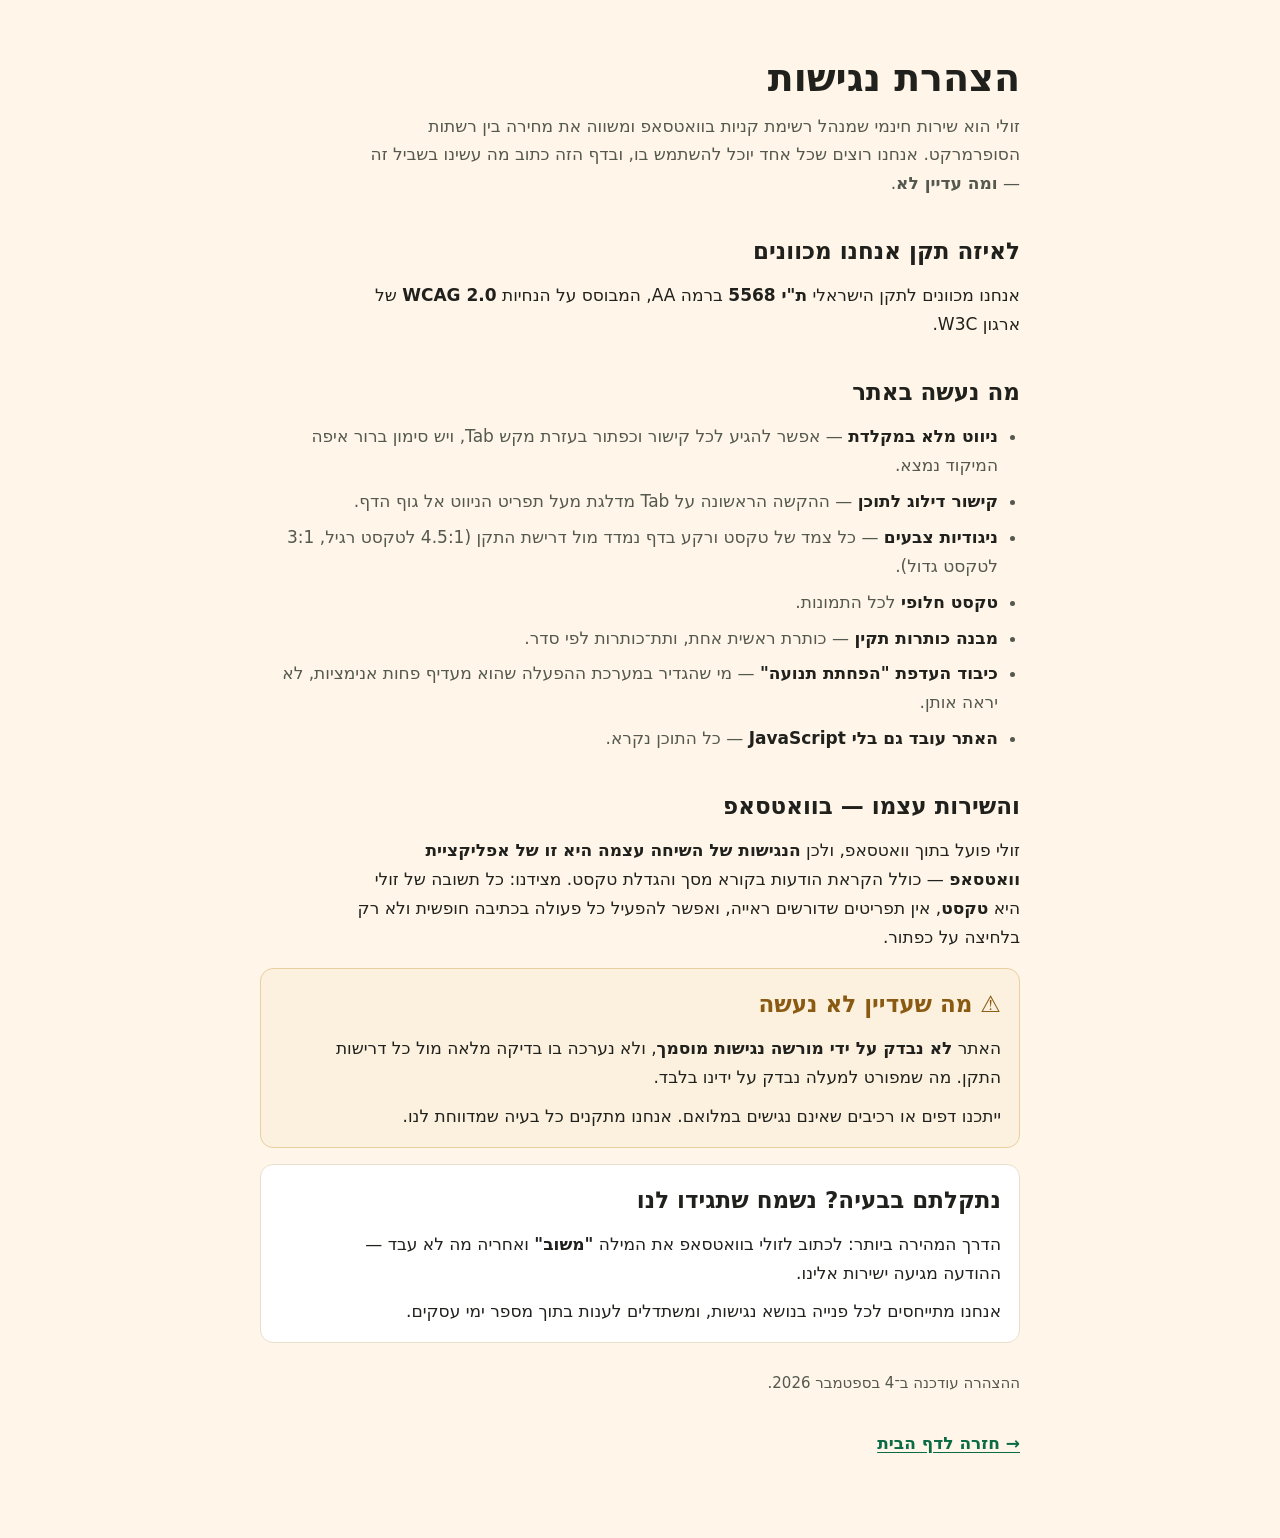
==== accessibility.html @ 1d2ba532 "עדכון הדפים" ====
<!doctype html>
<html lang="he" dir="rtl">
<head>
<meta charset="utf-8">
<meta name="viewport" content="width=device-width, initial-scale=1">
<title>הצהרת נגישות — זולי</title>
<meta name="description" content="הצהרת הנגישות של זולי: מה נעשה כדי שהאתר יהיה נגיש, מה עדיין לא, ואיך לפנות אלינו.">
<meta name="theme-color" content="#FFF6E9">
<meta name="robots" content="index,follow">
<style>
/* ⚠️ **דף עצמאי, בכוונה.** הצהרת נגישות חייבת להיפתח גם כשגיליון
   סגנון חיצוני לא נטען — היא הדף שמישהו מגיע אליו **כי משהו לא
   עובד לו**. */
:root{
  --ink:#20211D; --ink-2:#54584E; --paper:#FFF6E9; --card:#FFFFFF;
  --line:#E7DFCE; --green:#0B6B45; --green-bg:#E6F1EA;
  --amber:#8A5A12; --amber-bg:#FBF1DE; --amber-line:#E7CFA0;
}
@media (prefers-color-scheme: dark){
  :root:not([data-theme="light"]){
    --ink:#EDEAE2; --ink-2:#ADB3A7; --paper:#14150F; --card:#1D1F18;
    --line:#2E3128; --green:#5CD49B; --green-bg:#12271D;
    --amber:#DFA85C; --amber-bg:#2A2013; --amber-line:#4A3A1E;
  }
}
:root[data-theme="dark"]{
  --ink:#EDEAE2; --ink-2:#ADB3A7; --paper:#14150F; --card:#1D1F18;
  --line:#2E3128; --green:#5CD49B; --green-bg:#12271D;
  --amber:#DFA85C; --amber-bg:#2A2013; --amber-line:#4A3A1E;
}
*{box-sizing:border-box}
body{
  margin:0; background:var(--paper); color:var(--ink);
  font-family:"Assistant",system-ui,"Segoe UI",Arial,sans-serif;
  direction:rtl; text-align:right; line-height:1.7; font-size:17px;
  padding:clamp(20px,5vw,56px) 18px 80px;
}
.wrap{max-width:760px; margin:0 auto}
h1{font-size:clamp(26px,5vw,38px); margin:0 0 6px; line-height:1.2; text-wrap:balance}
h2{font-size:clamp(19px,3vw,23px); margin:34px 0 4px; text-wrap:balance}
p{margin:10px 0 0; max-width:62ch}
.sub{color:var(--ink-2); margin-top:10px}
ul{margin:10px 0 0; padding:0 22px 0 0; color:var(--ink-2)}
li{margin:7px 0}
li b{color:var(--ink)}
.box{background:var(--card); border:1px solid var(--line); border-radius:13px;
  padding:16px 18px; margin-top:16px}
.box.warn{background:var(--amber-bg); border-color:var(--amber-line)}
.box.warn h2{color:var(--amber); margin-top:0}
.box h2{margin-top:0}
a{color:var(--green); text-underline-offset:3px}
a:focus-visible, button:focus-visible, summary:focus-visible{
  outline:3px solid currentColor; outline-offset:3px; border-radius:4px}
.skip{position:absolute; right:-9999px; top:0; z-index:9;
  background:#0b3d2c; color:#fff; padding:12px 20px;
  border-radius:0 0 10px 0; font-weight:700; text-decoration:none}
.skip:focus{right:0}
.back{display:inline-block; margin-top:32px; font-weight:700}
.date{color:var(--ink-2); font-size:15px; margin-top:28px}
</style>
</head>
<body>

<a class="skip" href="#main">דילוג לתוכן הראשי</a>

<div class="wrap">
<main id="main">

  <h1>הצהרת נגישות</h1>
  <p class="sub">זולי הוא שירות חינמי שמנהל רשימת קניות בוואטסאפ ומשווה
  את מחירה בין רשתות הסופרמרקט. אנחנו רוצים שכל אחד יוכל להשתמש בו,
  ובדף הזה כתוב מה עשינו בשביל זה — <b>ומה עדיין לא</b>.</p>

  <h2>לאיזה תקן אנחנו מכוונים</h2>
  <p>אנחנו מכוונים לתקן הישראלי <b>ת"י 5568</b> ברמה AA, המבוסס על
  הנחיות <b>WCAG 2.0</b> של ארגון W3C.</p>

  <h2>מה נעשה באתר</h2>
  <ul>
    <li><b>ניווט מלא במקלדת</b> — אפשר להגיע לכל קישור וכפתור בעזרת
      מקש Tab, ויש סימון ברור איפה המיקוד נמצא.</li>
    <li><b>קישור דילוג לתוכן</b> — ההקשה הראשונה על Tab מדלגת מעל
      תפריט הניווט אל גוף הדף.</li>
    <li><b>ניגודיות צבעים</b> — כל צמד של טקסט ורקע בדף נמדד מול
      דרישת התקן (4.5:1 לטקסט רגיל, 3:1 לטקסט גדול).</li>
    <li><b>טקסט חלופי</b> לכל התמונות.</li>
    <li><b>מבנה כותרות תקין</b> — כותרת ראשית אחת, ותת־כותרות לפי סדר.</li>
    <li><b>כיבוד העדפת "הפחתת תנועה"</b> — מי שהגדיר במערכת ההפעלה
      שהוא מעדיף פחות אנימציות, לא יראה אותן.</li>
    <li><b>האתר עובד גם בלי JavaScript</b> — כל התוכן נקרא.</li>
  </ul>

  <h2>והשירות עצמו — בוואטסאפ</h2>
  <p>זולי פועל בתוך וואטסאפ, ולכן <b>הנגישות של השיחה עצמה היא זו של
  אפליקציית וואטסאפ</b> — כולל הקראת הודעות בקורא מסך והגדלת טקסט.
  מצידנו: כל תשובה של זולי היא <b>טקסט</b>, אין תפריטים שדורשים ראייה,
  ואפשר להפעיל כל פעולה בכתיבה חופשית ולא רק בלחיצה על כפתור.</p>

  <div class="box warn">
    <h2>⚠️ מה שעדיין לא נעשה</h2>
    <p>האתר <b>לא נבדק על ידי מורשה נגישות מוסמך</b>, ולא נערכה בו
    בדיקה מלאה מול כל דרישות התקן. מה שמפורט למעלה נבדק על ידינו
    בלבד.</p>
    <p>ייתכנו דפים או רכיבים שאינם נגישים במלואם. אנחנו מתקנים
    כל בעיה שמדווחת לנו.</p>
  </div>

  <div class="box">
    <h2>נתקלתם בבעיה? נשמח שתגידו לנו</h2>
    <p>הדרך המהירה ביותר: לכתוב לזולי בוואטסאפ את המילה
    <b>"משוב"</b> ואחריה מה לא עבד — ההודעה מגיעה ישירות אלינו.</p>
    <p>אנחנו מתייחסים לכל פנייה בנושא נגישות, ומשתדלים לענות
    בתוך מספר ימי עסקים.</p>
  </div>

  <p class="date">ההצהרה עודכנה ב־4 בספטמבר 2026.</p>

  <a class="back" href="index.html">→ חזרה לדף הבית</a>

</main>
</div>

</body>
</html>
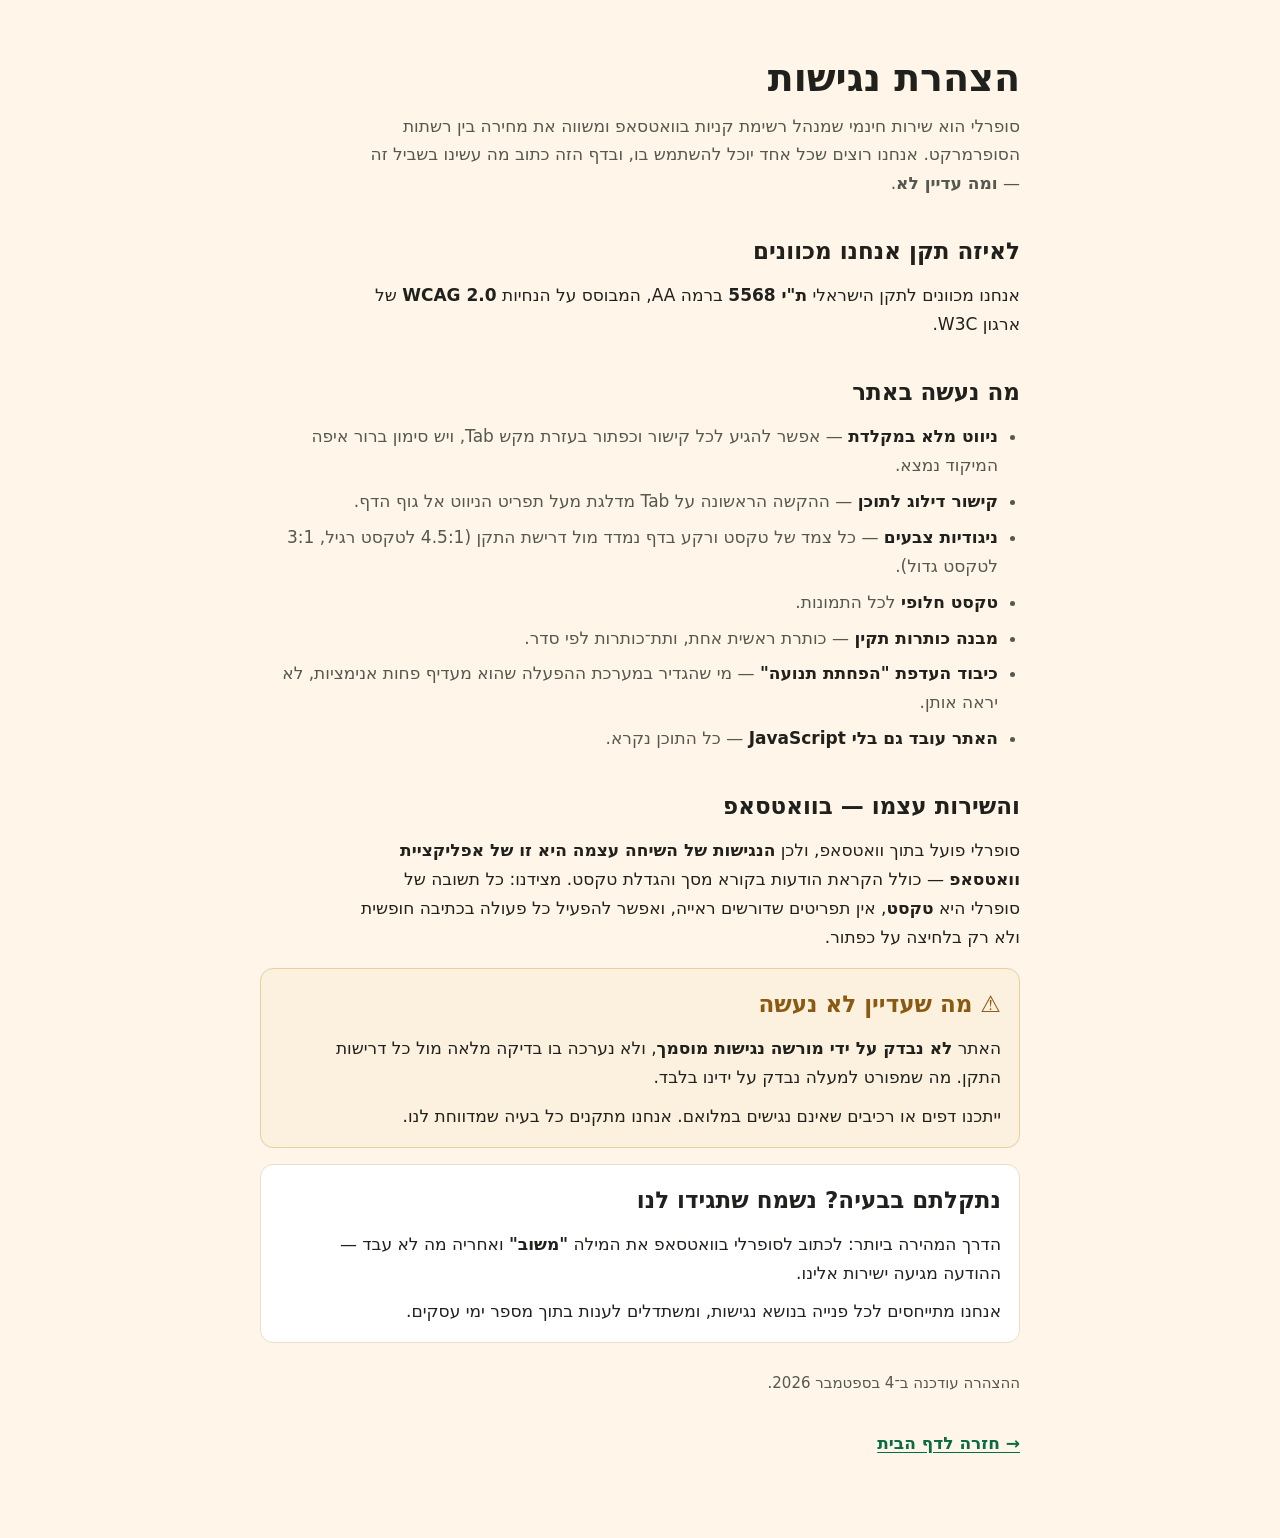
==== commit 9919915c: "עדכון הדפים" ====
--- a/accessibility.html
+++ b/accessibility.html
@@ -3,8 +3,8 @@
 <head>
 <meta charset="utf-8">
 <meta name="viewport" content="width=device-width, initial-scale=1">
-<title>הצהרת נגישות — זולי</title>
-<meta name="description" content="הצהרת הנגישות של זולי: מה נעשה כדי שהאתר יהיה נגיש, מה עדיין לא, ואיך לפנות אלינו.">
+<title>הצהרת נגישות — סופרלי</title>
+<meta name="description" content="הצהרת הנגישות של סופרלי: מה נעשה כדי שהאתר יהיה נגיש, מה עדיין לא, ואיך לפנות אלינו.">
 <meta name="theme-color" content="#FFF6E9">
 <meta name="robots" content="index,follow">
 <style>
@@ -67,7 +67,7 @@
 <main id="main">
 
   <h1>הצהרת נגישות</h1>
-  <p class="sub">זולי הוא שירות חינמי שמנהל רשימת קניות בוואטסאפ ומשווה
+  <p class="sub">סופרלי הוא שירות חינמי שמנהל רשימת קניות בוואטסאפ ומשווה
   את מחירה בין רשתות הסופרמרקט. אנחנו רוצים שכל אחד יוכל להשתמש בו,
   ובדף הזה כתוב מה עשינו בשביל זה — <b>ומה עדיין לא</b>.</p>
 
@@ -91,9 +91,9 @@
   </ul>
 
   <h2>והשירות עצמו — בוואטסאפ</h2>
-  <p>זולי פועל בתוך וואטסאפ, ולכן <b>הנגישות של השיחה עצמה היא זו של
+  <p>סופרלי פועל בתוך וואטסאפ, ולכן <b>הנגישות של השיחה עצמה היא זו של
   אפליקציית וואטסאפ</b> — כולל הקראת הודעות בקורא מסך והגדלת טקסט.
-  מצידנו: כל תשובה של זולי היא <b>טקסט</b>, אין תפריטים שדורשים ראייה,
+  מצידנו: כל תשובה של סופרלי היא <b>טקסט</b>, אין תפריטים שדורשים ראייה,
   ואפשר להפעיל כל פעולה בכתיבה חופשית ולא רק בלחיצה על כפתור.</p>
 
   <div class="box warn">
@@ -107,7 +107,7 @@
 
   <div class="box">
     <h2>נתקלתם בבעיה? נשמח שתגידו לנו</h2>
-    <p>הדרך המהירה ביותר: לכתוב לזולי בוואטסאפ את המילה
+    <p>הדרך המהירה ביותר: לכתוב לסופרלי בוואטסאפ את המילה
     <b>"משוב"</b> ואחריה מה לא עבד — ההודעה מגיעה ישירות אלינו.</p>
     <p>אנחנו מתייחסים לכל פנייה בנושא נגישות, ומשתדלים לענות
     בתוך מספר ימי עסקים.</p>
